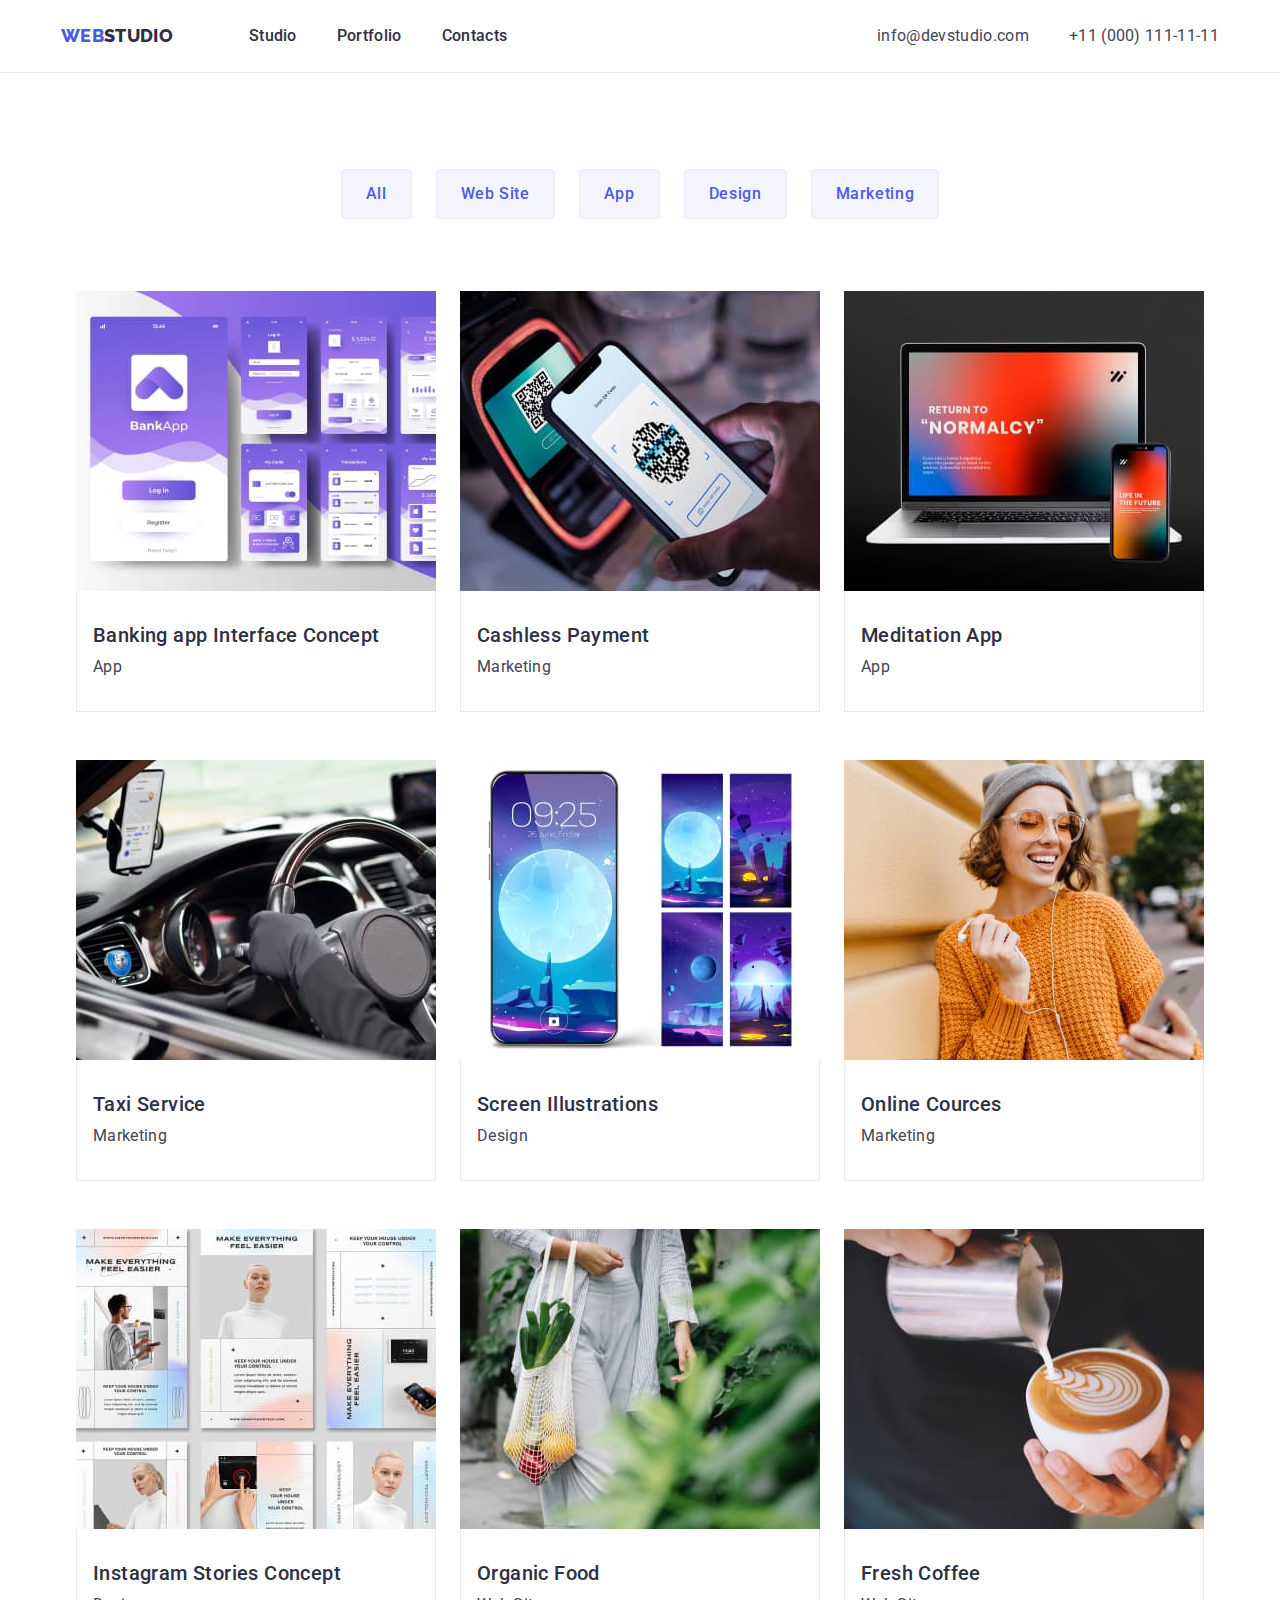
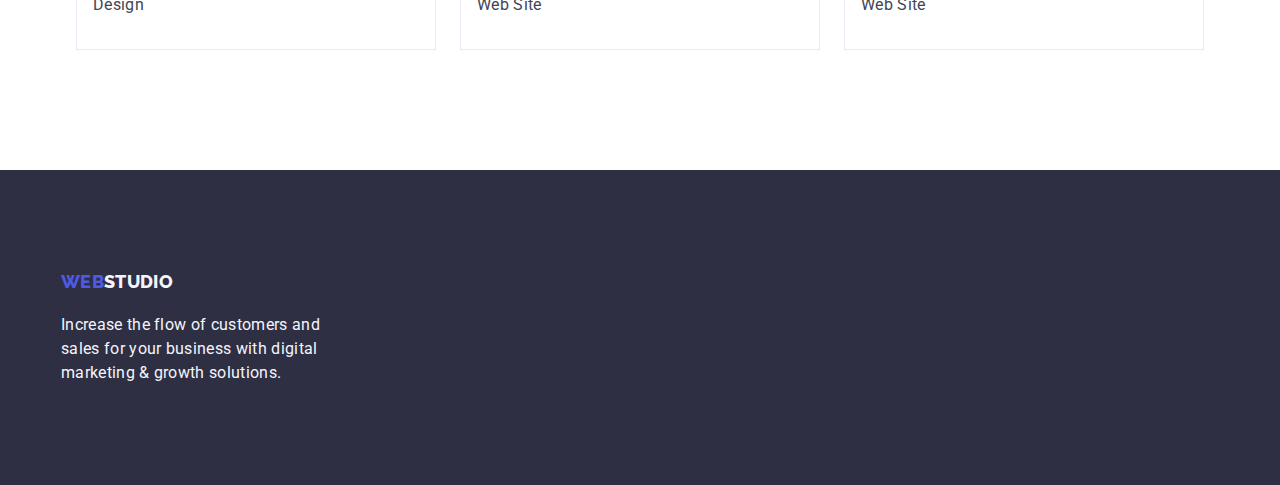
==== portfolio.html @ 28cabc0e "update" ====
<!DOCTYPE html>
<html lang="en">
  <head>
    <title>PORTFOLIO</title>
    <meta charset="UTF-8" />
    <meta name="description" content="website creator" />
    <link rel="stylesheet" href="css/styles.css" />
    <link rel="preconnect" href="https://fonts.googleapis.com" />
    <link rel="preconnect" href="https://fonts.gstatic.com" crossorigin />
    <link
      href="https://fonts.googleapis.com/css2?family=Raleway:wght@800&family=Roboto:wght@400;500;700&display=swap"
      rel="stylesheet"
    />
  </head>
  <body>
    <!-- header section-->
    <header class="header">
      <div class="header-container">
        <nav class="nav">
          <a
            class="nav-logo"
            href="https://luciiifr.github.io/goit-markup-hw-03/"
            ><span class="nav-logo-span">WEB</span>STUDIO</a
          >
          <ul class="nav-list">
            <li class="nav-list-item">
              <a
                class="nav-link"
                href="https://luciiifr.github.io/goit-markup-hw-03/"
                >Studio</a
              >
            </li>
            <li class="nav-list-item">
              <a class="nav-link" href="./portfolio">Portfolio</a>
            </li>
            <li class="nav-list-item">
              <a class="nav-link" href="/">Contacts</a>
            </li>
          </ul>
        </nav>
        <address class="address">
          <ul class="address-list">
            <li class="address-list-item">
              <a class="address-link" href="mailto:info@devstudio.com"
                >info@devstudio.com</a
              >
            </li>
            <li class="address-list-item">
              <a class="address-link" href="tel:+110001111111"
                >+11 (000) 111-11-11</a
              >
            </li>
          </ul>
        </address>
      </div>
    </header>
    <main>
      <!-- filter section -->
      <section class="filter">
        <div class="container filter-container">
          <h2 hidden></h2>
          <ul class="filter-list">
            <li class="filter-list-item">
              <button class="filter-item-button">All</button>
            </li>
            <li class="filter-list-item">
              <button class="filter-item-button">Web Site</button>
            </li>
            <li class="filter-list-item">
              <button class="filter-item-button">App</button>
            </li>
            <li class="filter-list-item">
              <button class="filter-item-button">Design</button>
            </li>
            <li class="filter-list-item">
              <button class="filter-item-button">Marketing</button>
            </li>
          </ul>
        </div>
      </section>
      <!-- portfolios section -->
      <section class="portfolio">
        <div class="container portfolio-container">
          <ul class="portfolio-list">
            <li class="portfolio-list-item">
              <img
                class="portfolio-item-image"
                src="images/project-card-01.jpg"
                alt="Banking app Interface Concept"
                width="360"
                height="300"
              />
              <div class="portfolio-item-content">
                <h3 class="portfolio-item-heading">
                  Banking app Interface Concept
                </h3>
                <p class="portfolio-item-description">App</p>
              </div>
            </li>
            <li class="portfolio-list-item">
              <img
                class="portfolio-item-image"
                src="images/project-card-02.jpg"
                alt="Cashless Payment"
                width="360"
                height="300"
              />
              <div class="portfolio-item-content">
                <h3 class="portfolio-item-heading">Cashless Payment</h3>
                <p class="portfolio-item-description">Marketing</p>
              </div>
            </li>
            <li class="portfolio-list-item">
              <img
                class="portfolio-item-image"
                src="images/project-card-03.jpg"
                alt="Meditaion App"
                width="360"
                height="300"
              />
              <div class="portfolio-item-content">
                <h3 class="portfolio-item-heading">Meditation App</h3>
                <p class="portfolio-item-description">App</p>
              </div>
            </li>
            <li class="portfolio-list-item">
              <img
                class="portfolio-item-image"
                src="images/project-card-04.jpg"
                alt="Taxi Service"
                width="360"
                height="300"
              />
              <div class="portfolio-item-content">
                <h3 class="portfolio-item-heading">Taxi Service</h3>
                <p class="portfolio-item-description">Marketing</p>
              </div>
            </li>
            <li class="portfolio-list-item">
              <img
                class="portfolio-item-image"
                src="images/project-card-05.jpg"
                alt="Screen Illustrations"
                width="360"
                height="300"
              />
              <div class="portfolio-item-content">
                <h3 class="portfolio-item-heading">Screen Illustrations</h3>
                <p class="portfolio-item-description">Design</p>
              </div>
            </li>
            <li class="portfolio-list-item">
              <img
                class="portfolio-item-image"
                src="images/project-card-06.jpg"
                alt="Online Cources"
                width="360"
                height="300"
              />
              <div class="portfolio-item-content">
                <h3 class="portfolio-item-heading">Online Cources</h3>
                <p class="portfolio-item-description">Marketing</p>
              </div>
            </li>
            <li class="portfolio-list-item">
              <img
                class="portfolio-item-image"
                src="images/project-card-07.jpg"
                alt="Instagram Stories Concept"
                width="360"
                height="300"
              />
              <div class="portfolio-item-content">
                <h3 class="portfolio-item-heading">
                  Instagram Stories Concept
                </h3>
                <p class="portfolio-item-description">Design</p>
              </div>
            </li>
            <li class="portfolio-list-item">
              <img
                class="portfolio-item-image"
                src="images/project-card-08.jpg"
                alt="Organic Food"
                width="360"
                height="300"
              />
              <div class="portfolio-item-content">
                <h3 class="portfolio-item-heading">Organic Food</h3>
                <p class="portfolio-item-description">Web Site</p>
              </div>
            </li>
            <li class="portfolio-list-item">
              <img
                class="portfolio-item-image"
                src="images/project-card-09.jpg"
                alt="Fresh Coffee"
                width="360"
                height="300"
              />
              <div class="portfolio-item-content">
                <h3 class="portfolio-item-heading">Fresh Coffee</h3>
                <p class="portfolio-item-description">Web Site</p>
              </div>
            </li>
          </ul>
        </div>
      </section>
    </main>
    <!-- footer section -->
    <footer class="footer">
      <div class="container footer-container">
        <a
          class="footer-logo"
          href="https://luciiifr.github.io/goit-markup-hw-03/"
          ><span class="footer-logo-span">WEB</span>STUDIO</a
        >
        <p class="footer-description">
          Increase the flow of customers and <br />
          sales for your business with digital <br />
          marketing & growth solutions.
        </p>
      </div>
    </footer>
  </body>
</html>
---- css/styles.css ----
* {
  margin: 0;
  padding: 0;
  box-sizing: border-box;
}

body {
  font-family: "roboto", sans-serif;
  color: var(--navyblue-color);
  font-size: 16px;
  font-style: normal;
  font-weight: 400;
  line-height: 24px;
  letter-spacing: 0.32px;
}

img {
  display: block;
  max-width: 100%;
  height: auto;
}

h1,
h2,
h3,
h4,
h5,
h6,
p,
ul {
  margin: 0;
  padding: 0;
}

a {
  text-decoration: none;
  color: inherit;
}

:root {
  --black-color: #000;
  --white-color: #ffffff;
  --cloud-color: #f4f4fd;
  --cornflower-color: #e7e9fc;
  --navyblue-color: #2e2f42;
  --slate-color: #434455;
  --iris-color: #4d5ae5;
  --ocean-color: #404bbf;
}

/* section containers */
.header {
  border-bottom: 1px solid var(--cornflower-color);
}
.header-container {
  width: 1158px;
  padding: 24px 0;
  margin: auto;
  display: flex;
  align-items: center;
  justify-content: space-between;
}

.hero-container {
  padding: 188px 0;
}

.container {
  width: 1158px;
  margin: 0 auto;
  padding: 120px 0;
}

.about-container {
  padding-bottom: 0px;
}

.footer-container {
  padding: 100px 0;
}

/* WEBSTUDIO logo link */
.nav {
  display: flex;
  gap: 76px;
}

.nav-logo {
  color: var(--navyblue-color);
  font-family: "Raleway";
  font-size: 18px;
  font-weight: 800;
  text-transform: uppercase;
}

.nav-logo-span {
  color: var(--iris-color);
}

/* navigation links */
.nav-list {
  list-style: none;
  color: var(--navyblue-color);
  font-weight: 500;
  line-height: 24px;
  display: inline-flex;
  column-gap: 40px;
}

.nav-list-item:hover {
  color: var(--ocean-color);
}

/* address links */
.address-list {
  list-style: none;
  color: var(--slate-color);
  font-family: "roboto";
  font-style: normal;
  display: inline-flex;
  column-gap: 40px;
}

.address-list-item:hover {
  color: var(--ocean-color);
}

/* hero section */
.hero {
  background-color: var(--navyblue-color);
}

.hero-container-content {
  margin: 0 315px;
  display: inline-flex;
  flex-direction: column;
  align-items: center;
  padding-top: 188px;
  padding-bottom: 188px;
}

.hero-heading {
  color: var(--white-color);
  text-align: center;
  font-size: 56px;
  font-weight: 700;
  line-height: 60px;
  letter-spacing: 1.12px;
  margin-bottom: 48px;
}

.hero-button {
  color: var(--white-color);
  background-color: var(--iris-color);
  font-family: "roboto", sans-serif;
  font-weight: 500;
  letter-spacing: 0.64px;
  border-radius: 4px;
  border: 0;
  padding: 16px 32px;
  display: block;
  margin: 0 auto;
  cursor: pointer;
}

.hero-button:hover {
  background-color: var(--ocean-color);
  box-shadow: 0px 4px 4px 0px rgba(0, 0, 0, 0.15);
}

/* about section */
.about-list {
  list-style: none;
  display: flex;
  column-gap: 24px;
  justify-content: center;
}

.about-heading {
  font-size: 20px;
  font-weight: 500;
  line-height: 24px;
  letter-spacing: 0.4px;
}

.about-description {
  color: var(--color-slate);
  font-size: 16px;
  line-height: 24px;
  letter-spacing: 0.32px;
}

/* service section */
.service-heading {
  text-align: center;
  font-size: 36px;
  font-weight: 700;
  line-height: 40px;
  letter-spacing: 0.72px;
  text-transform: capitalize;
}

.service-list {
  list-style: none;
  display: flex;
  align-items: flex-start;
  column-gap: 24px;
  margin-top: 72px;
  justify-content: center;
}

/* team section */
.team {
  background-color: var(--cloud-color);
}

.team-heading {
  text-align: center;
  font-size: 36px;
  font-weight: 700;
  line-height: 40px;
  letter-spacing: 0.72px;
  text-transform: capitalize;
}

.team-list {
  list-style: none;
  display: flex;
  column-gap: 24px;
  margin-top: 72px;
  justify-content: center;
}

.team-card {
  background-color: var(--white-color);
  border-radius: 0px 0px 4px 4px;
  box-shadow: 0px 2px 1px 0px rgba(46, 47, 66, 0.08),
    0px 1px 1px 0px rgba(46, 47, 66, 0.16),
    0px 1px 6px 0px rgba(46, 47, 66, 0.08);
}

.team-card-content {
  margin: 32px 0px;
}

.team-item-heading {
  text-align: center;
  font-size: 20px;
  font-weight: 500;
  line-height: 24px;
  letter-spacing: 0.4px;
  margin-bottom: 8px;
}

.team-item-description {
  text-align: center;
  font-size: 16px;
  line-height: 24px;
  letter-spacing: 0.32px;
}

/* footer section */
.footer {
  background-color: var(--navyblue-color);
}

.footer-logo {
  color: var(--cloud-color);
  text-decoration: none;
  font-family: "raleway", sans-serif;
  font-size: 18px;
  font-weight: 800;
  text-transform: uppercase;
}

.footer-logo-span {
  color: var(--iris-color);
}

.footer-description {
  color: var(--cloud-color);
  margin-top: 17.5px;
}

/* portfolio.html */
/* containers */
.filter-container {
  padding-top: 96px;
  padding-bottom: 72px;
}

.portfolio-container {
  padding: 0 0 120px 0;
}

/* filter section */
.filter-list {
  list-style: none;
  display: flex;
  column-gap: 24px;
  justify-content: center;
}

.filter-item-button {
  color: var(--iris-color);
  font-family: "roboto", sans-serif;
  font-size: 16px;
  font-weight: 500;
  line-height: 24px;
  letter-spacing: 0.64px;
  background-color: var(--cloud-color);
  border-radius: 4px;
  border: 1px solid var(--cornflower-color);
  padding: 12px 24px;
}

.filter-item-button:hover {
  cursor: pointer;
  background-color: var(--ocean-color);
  border: 1px solid var(--ocean-color);
  color: var(--white-color);
  box-shadow: 0px 2px 2px 0px rgba(0, 0, 0, 0.12),
    0px 2px 1px 0px rgba(0, 0, 0, 0.08), 0px 3px 1px 0px rgba(0, 0, 0, 0.1);
}

/* portfolios section */
.portfolio-list {
  list-style: none;
  display: flex;
  flex-wrap: wrap;
  column-gap: 24px;
  row-gap: 48px;
  justify-content: center;
}

.portfolio-list-item {
  display: flex;
  width: 360px;
  flex-direction: column;
  background-color: var(--white-color);
}

.portfolio-item-content {
  width: 100%;
  padding: 32px 16px;
  border: 1px solid var(--cornflower-color);
  border-top: unset;
}

.portfolio-item-heading {
  font-size: 20px;
  font-weight: 500;
  line-height: 24px;
  letter-spacing: 0.4px;
  margin-bottom: 8px;
}

.portfolio-item-description {
  color: var(--slate-color);
  font-size: 16px;
  line-height: 24px;
  letter-spacing: 0.32px;
}
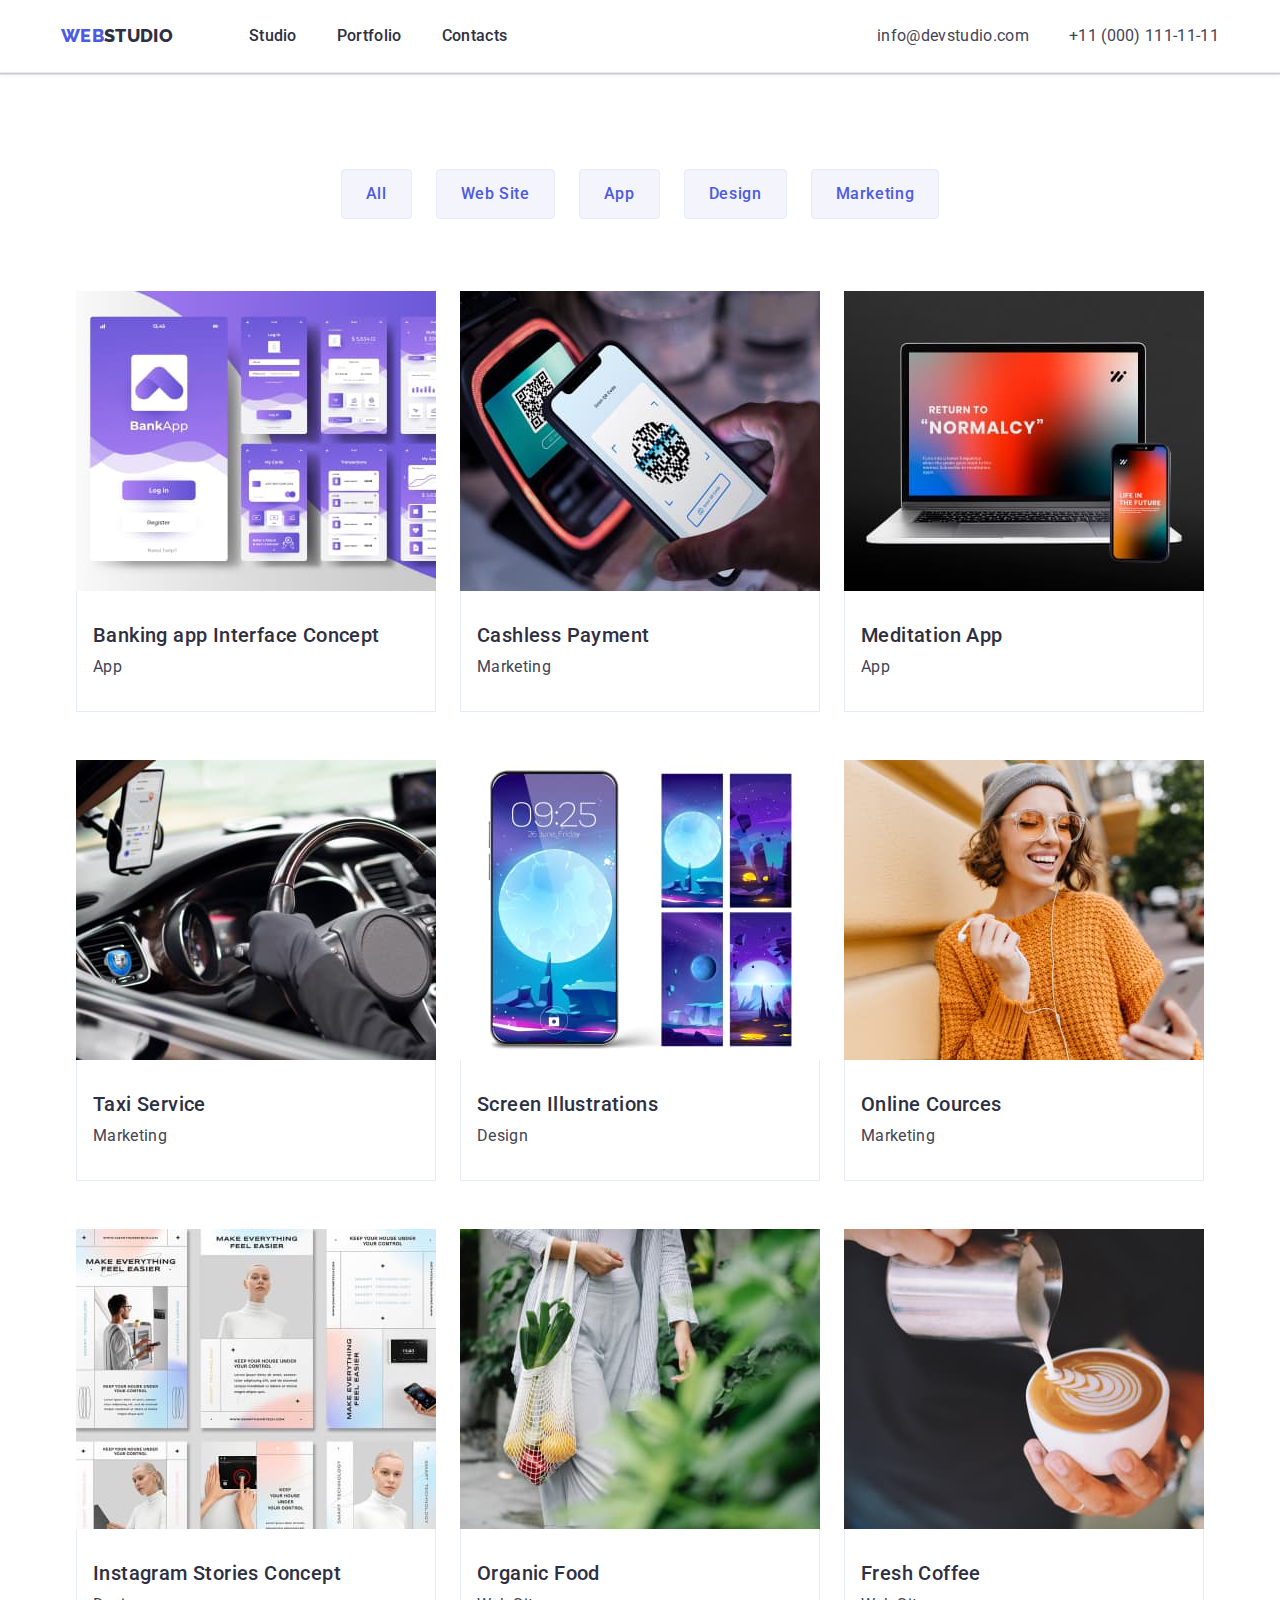
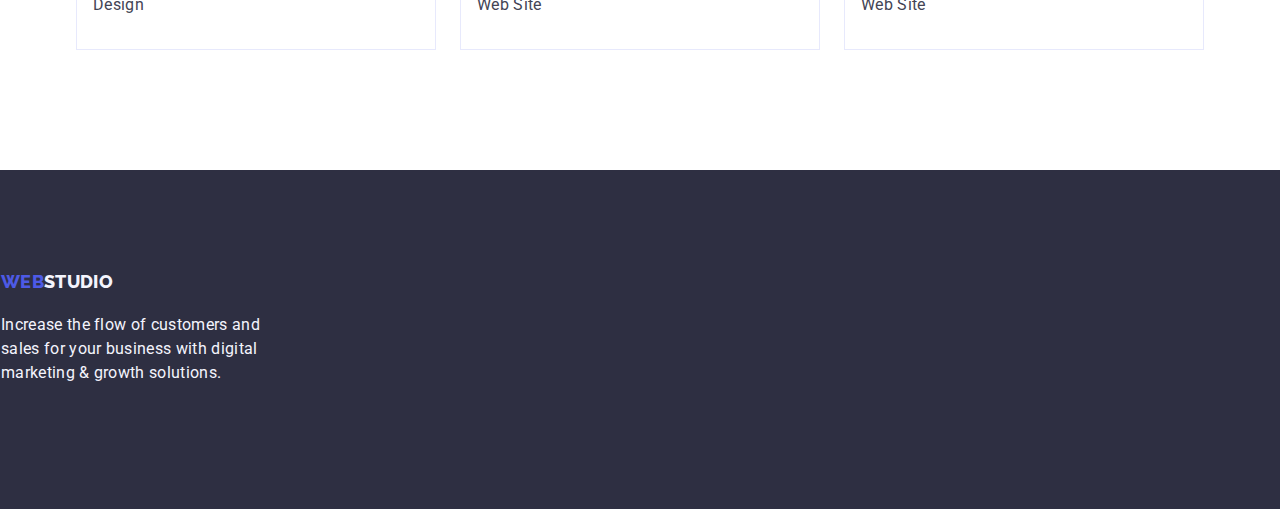
==== commit 16c14718: "update" ====
--- a/portfolio.html
+++ b/portfolio.html
@@ -220,7 +220,9 @@
           sales for your business with digital <br />
           marketing & growth solutions.
         </p>
+        <h3>Social media</h3>
       </div>
+      <div></div>
     </footer>
   </body>
 </html>
--- a/css/styles.css
+++ b/css/styles.css
@@ -51,6 +51,10 @@
 /* section containers */
 .header {
   border-bottom: 1px solid var(--cornflower-color);
+  background: var(--white-color);
+  box-shadow: 0px 1px 6px 0px rgba(46, 47, 66, 0.08),
+    0px 1px 1px 0px rgba(46, 47, 66, 0.16),
+    0px 2px 1px 0px rgba(46, 47, 66, 0.08);
 }
 .header-container {
   width: 1158px;
@@ -128,6 +132,8 @@
 /* hero section */
 .hero {
   background-color: var(--navyblue-color);
+  background-image: url(../images/hero-img.jpg),
+    lightgray 0px -167.766px / 100% 139.922% no-repeat;
 }
 
 .hero-container-content {
@@ -176,6 +182,17 @@
   justify-content: center;
 }
 
+.about-list-item {
+  display: inline-flex;
+  flex-direction: column;
+  row-gap: 8px;
+}
+.about-item-icon {
+  padding: 24px 100px;
+  background-color: var(--cloud-color);
+  border-radius: 4px;
+}
+
 .about-heading {
   font-size: 20px;
   font-weight: 500;
@@ -259,9 +276,24 @@
   letter-spacing: 0.32px;
 }
 
+/* customer section */
+.customer {
+  display: flex;
+}
+
+.customer-heading {
+  text-align: center;
+  font-size: 36px;
+  font-weight: 700;
+  line-height: 40px;
+  letter-spacing: 0.72px;
+  text-transform: capitalize;
+}
 /* footer section */
 .footer {
   background-color: var(--navyblue-color);
+  display: flex;
+  column-gap: 120px;
 }
 
 .footer-logo {
@@ -282,6 +314,11 @@
   margin-top: 17.5px;
 }
 
+.footer-socmed {
+  color: var(--white-color);
+  font-weight: 500;
+}
+
 /* portfolio.html */
 /* containers */
 .filter-container {
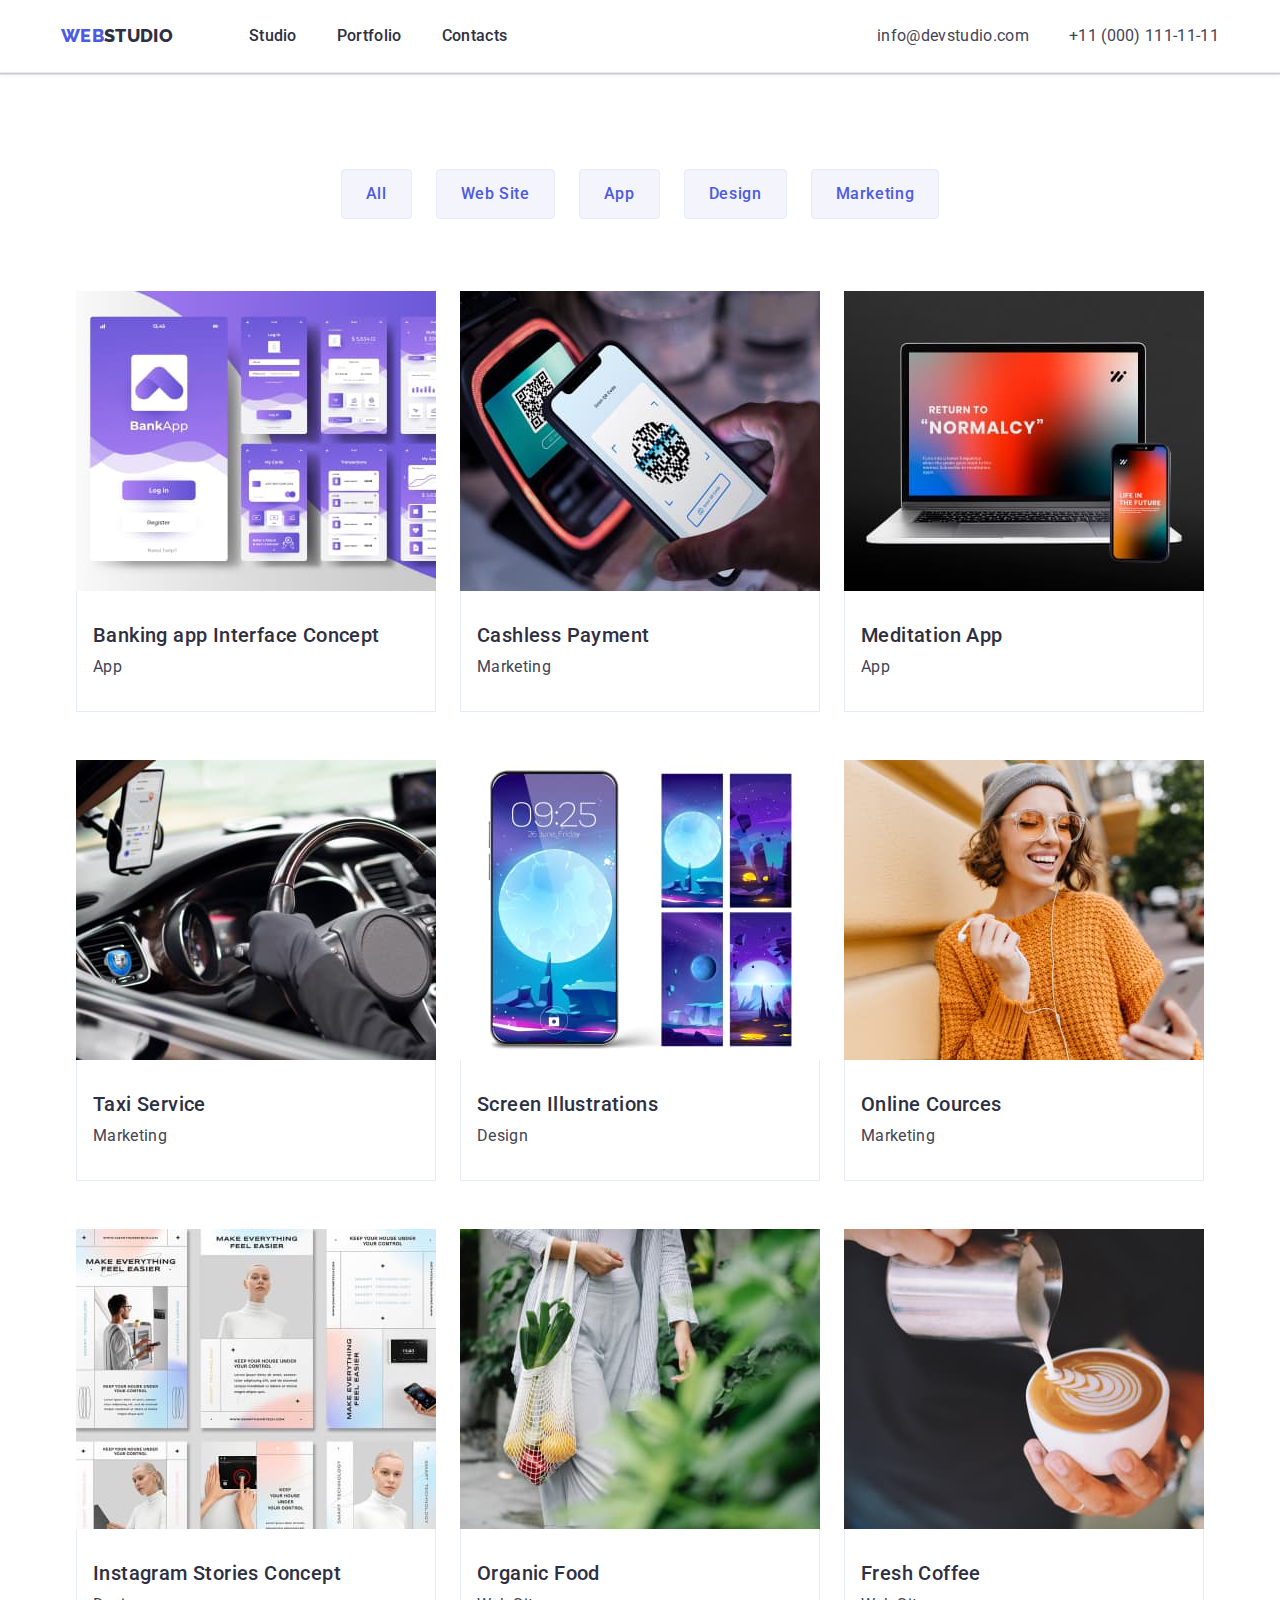
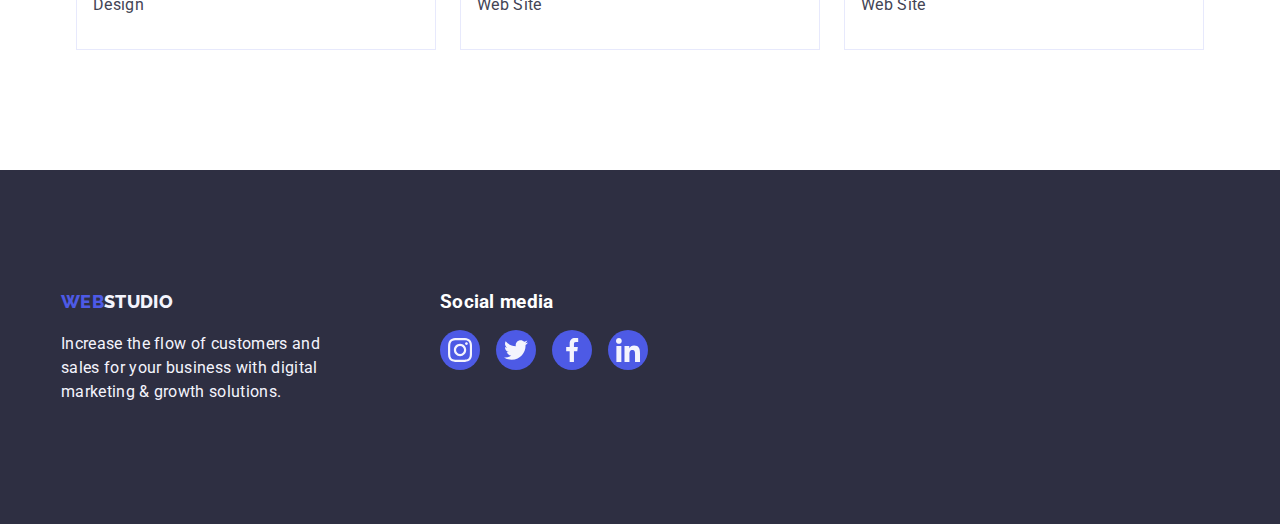
==== commit ff41153a: "update" ====
--- a/portfolio.html
+++ b/portfolio.html
@@ -210,19 +210,68 @@
     <!-- footer section -->
     <footer class="footer">
       <div class="container footer-container">
-        <a
-          class="footer-logo"
-          href="https://luciiifr.github.io/goit-markup-hw-03/"
-          ><span class="footer-logo-span">WEB</span>STUDIO</a
-        >
-        <p class="footer-description">
-          Increase the flow of customers and <br />
-          sales for your business with digital <br />
-          marketing & growth solutions.
-        </p>
-        <h3>Social media</h3>
+        <div class="footer-info">
+          <a
+            class="footer-info-logo"
+            href="https://luciiifr.github.io/goit-markup-hw-03/"
+            ><span class="footer-logo-span">WEB</span>STUDIO</a
+          >
+          <p class="footer-info-description">
+            Increase the flow of customers and <br />
+            sales for your business with digital <br />
+            marketing & growth solutions.
+          </p>
+        </div>
+        <div class="footer-socmed">
+          <h3 class="footer-socmed-heading">Social media</h3>
+          <ul class="footer-socmed-list">
+            <li class="footer-socmed-item">
+              <a
+                class="footer-socmed-link"
+                href="https://www.instagram.com/"
+                target="_blank"
+              >
+                <svg class="footer-socmed-icon">
+                  <use href="./images/icons.svg#instagram-02" />
+                </svg>
+              </a>
+            </li>
+            <li class="footer-socmed-item">
+              <a
+                class="footer-socmed-link"
+                href="https://www.twitter.com/"
+                target="_blank"
+              >
+                <svg class="footer-socmed-icon">
+                  <use href="./images/icons.svg#twitter-02" />
+                </svg>
+              </a>
+            </li>
+            <li class="footer-socmed-item">
+              <a
+                class="footer-socmed-link"
+                href="https://www.facebook.com/"
+                target="_blank"
+              >
+                <svg class="footer-socmed-icon">
+                  <use href="./images/icons.svg#facebook-02" />
+                </svg>
+              </a>
+            </li>
+            <li class="footer-socmed-item">
+              <a
+                class="footer-socmed-link"
+                href="https://www.linkein.com/"
+                target="_blank"
+              >
+                <svg class="footer-socmed-icon">
+                  <use href="./images/icons.svg#linkedin-02" />
+                </svg>
+              </a>
+            </li>
+          </ul>
+        </div>
       </div>
-      <div></div>
     </footer>
   </body>
 </html>
--- a/css/styles.css
+++ b/css/styles.css
@@ -44,6 +44,7 @@
   --cornflower-color: #e7e9fc;
   --navyblue-color: #2e2f42;
   --slate-color: #434455;
+  --lightslate-color: #8e8f99;
   --iris-color: #4d5ae5;
   --ocean-color: #404bbf;
 }
@@ -51,11 +52,14 @@
 /* section containers */
 .header {
   border-bottom: 1px solid var(--cornflower-color);
-  background: var(--white-color);
+}
+
+.header:hover {
   box-shadow: 0px 1px 6px 0px rgba(46, 47, 66, 0.08),
     0px 1px 1px 0px rgba(46, 47, 66, 0.16),
     0px 2px 1px 0px rgba(46, 47, 66, 0.08);
 }
+
 .header-container {
   width: 1158px;
   padding: 24px 0;
@@ -77,10 +81,6 @@
 
 .about-container {
   padding-bottom: 0px;
-}
-
-.footer-container {
-  padding: 100px 0;
 }
 
 /* WEBSTUDIO logo link */
@@ -131,9 +131,12 @@
 
 /* hero section */
 .hero {
-  background-color: var(--navyblue-color);
-  background-image: url(../images/hero-img.jpg),
-    lightgray 0px -167.766px / 100% 139.922% no-repeat;
+  background: var(--GREY, rgba(46, 47, 66, 0.7));
+  background-image: url(../images/hero-img.jpg);
+  background-repeat: no-repeat;
+  background-position: center;
+  background-blend-mode: darken;
+  background-size: cover;
 }
 
 .hero-container-content {
@@ -188,6 +191,8 @@
   row-gap: 8px;
 }
 .about-item-icon {
+  width: 264px;
+  height: 112px;
   padding: 24px 100px;
   background-color: var(--cloud-color);
   border-radius: 4px;
@@ -257,7 +262,10 @@
 }
 
 .team-card-content {
-  margin: 32px 0px;
+  display: flex;
+  flex-direction: column;
+  row-gap: 8px;
+  padding: 32px 0px;
 }
 
 .team-item-heading {
@@ -266,7 +274,6 @@
   font-weight: 500;
   line-height: 24px;
   letter-spacing: 0.4px;
-  margin-bottom: 8px;
 }
 
 .team-item-description {
@@ -276,11 +283,34 @@
   letter-spacing: 0.32px;
 }
 
+.team-socmed {
+  list-style: none;
+  text-decoration: none;
+  display: flex;
+  flex-direction: row;
+  column-gap: 24px;
+  justify-content: center;
+}
+
+.team-socmed-item {
+  background-color: var(--iris-color);
+  border-radius: 20px;
+  width: 40px;
+  height: 40px;
+}
+
+.team-socmed-item:hover {
+  background-color: var(--ocean-color);
+}
+
+.team-socmed-icon {
+  fill: var(--cloud-color);
+  width: 40px;
+  height: 40px;
+  padding: 12px 12px;
+}
+
 /* customer section */
-.customer {
-  display: flex;
-}
-
 .customer-heading {
   text-align: center;
   font-size: 36px;
@@ -288,15 +318,50 @@
   line-height: 40px;
   letter-spacing: 0.72px;
   text-transform: capitalize;
+  margin-bottom: 72px;
+}
+
+.customer-list {
+  display: inline-flex;
+  list-style: none;
+  text-decoration: none;
+  column-gap: 24px;
+}
+
+.customer-item-link {
+  text-decoration: none;
+}
+
+.customer-item-icon:hover {
+  fill: var(--ocean-color);
+  border: 1px solid var(--ocean-color);
+}
+
+.customer-item-icon {
+  fill: var(--lightslate-color);
+  width: 168px;
+  height: 88px;
+  padding: 16px 32px;
+  border: 1px solid var(--lightslate-color);
+  border-radius: 4px;
 }
 /* footer section */
 .footer {
   background-color: var(--navyblue-color);
+}
+
+.footer-container {
   display: flex;
   column-gap: 120px;
 }
 
-.footer-logo {
+.footer-info {
+  display: flex;
+  flex-direction: column;
+  row-gap: 17.5px;
+}
+
+.footer-info-logo {
   color: var(--cloud-color);
   text-decoration: none;
   font-family: "raleway", sans-serif;
@@ -309,14 +374,41 @@
   color: var(--iris-color);
 }
 
-.footer-description {
+.footer-info-description {
   color: var(--cloud-color);
-  margin-top: 17.5px;
 }
 
 .footer-socmed {
+  display: flex;
+  flex-direction: column;
   color: var(--white-color);
   font-weight: 500;
+  row-gap: 16px;
+}
+
+.footer-socmed-list {
+  display: inline-flex;
+  flex-direction: row;
+  column-gap: 16px;
+  list-style: none;
+}
+
+.footer-socmed-item {
+  width: 40px;
+  height: 40px;
+  background-color: var(--iris-color);
+  border-radius: 20px;
+}
+
+.footer-socmed-item:hover {
+  background-color: var(--ocean-color);
+}
+
+.footer-socmed-icon {
+  width: 40px;
+  height: 40px;
+  padding: 8px 8px;
+  fill: var(--cloud-color);
 }
 
 /* portfolio.html */
@@ -377,6 +469,13 @@
   background-color: var(--white-color);
 }
 
+.portfolio-list-item:hover {
+  cursor: pointer;
+  box-shadow: 0px 2px 1px 0px rgba(46, 47, 66, 0.08),
+    0px 1px 1px 0px rgba(46, 47, 66, 0.16),
+    0px 1px 6px 0px rgba(46, 47, 66, 0.08);
+}
+
 .portfolio-item-content {
   width: 100%;
   padding: 32px 16px;
